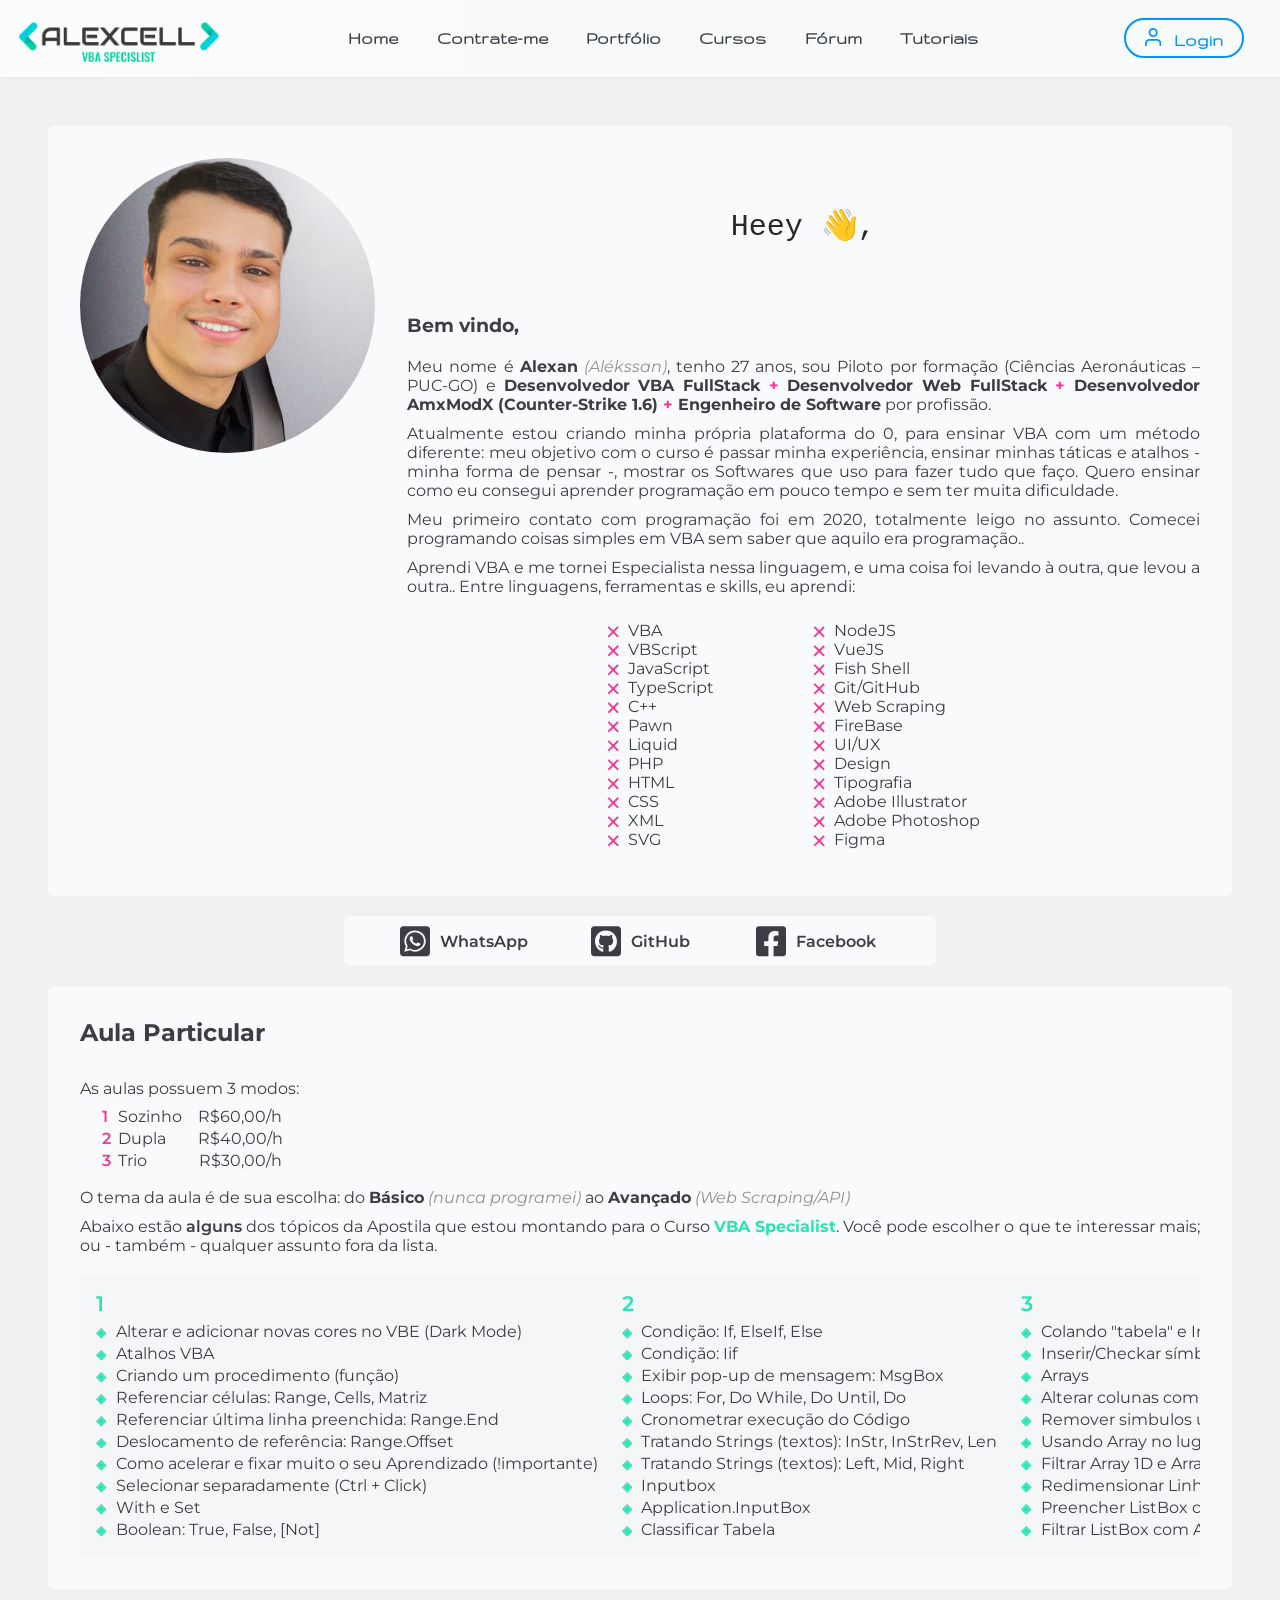
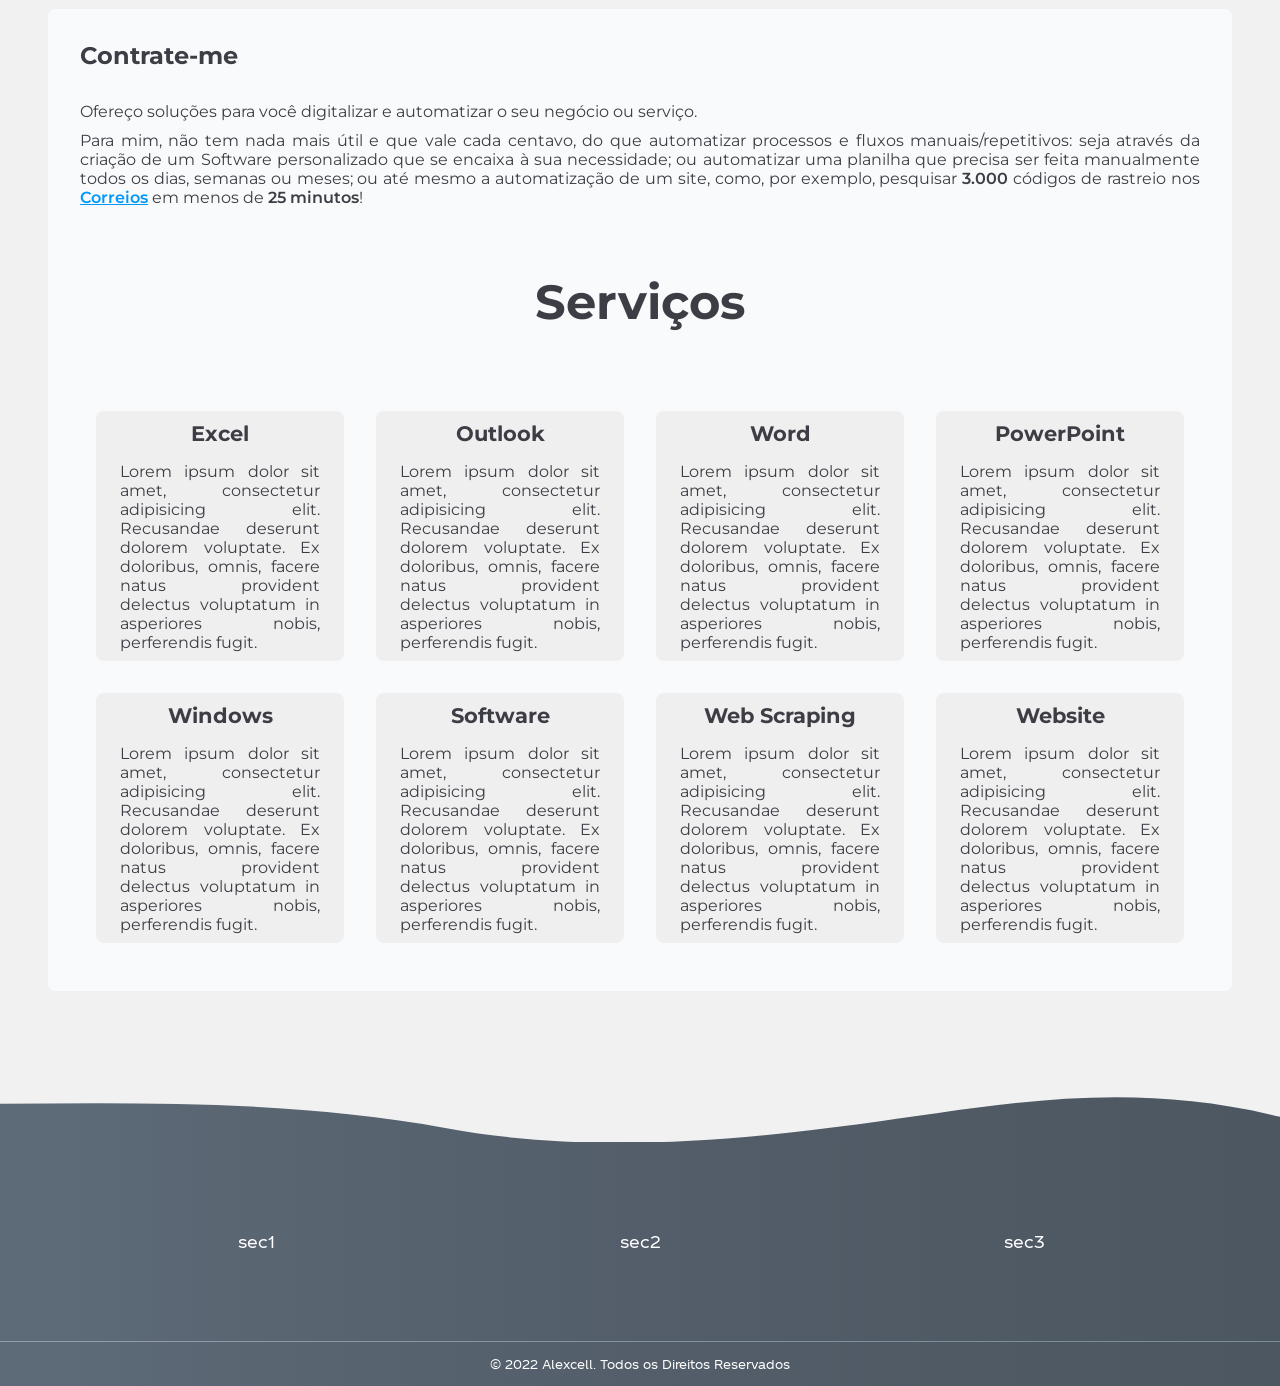
==== index.html @ 310bff16 "My personal website" ====
<!DOCTYPE html>
<html lang="pt-br">
<head>
   <meta charset="UTF-8">
   <meta http-equiv="X-UA-Compatible" content="">
   <meta name="viewport" content="width=device-width, initial-scale=1.0">
   <title>Alexcell — Home</title>

   <link rel="stylesheet" href="web/general.css"/>
   <link rel="shortcut icon" href="assets/images/alexcell favicon.png" type="image/x-icon" />
</head>
<body class="light-theme">
   <header>
      <nav class="topnav title-text">
         <div class="topnav-logo flex-center">
            <a id="logo" href="">
               <img height="40"  src="assets/images/alexcell logo.png" alt="ALEXCELL">
            </a>
         </div>
         <div class="topnav-pages flex-center">
            <a href="">
               Home
            </a>
            <a href="#hire-me">
               Contrate-me
            </a>
            <a class="soon">
               Portfólio
            </a>
            <a class="soon">
               Cursos
            </a>
            <a class="soon">
               Fórum
            </a>
            <a class="soon">
               Tutoriais
            </a>
         </div>
         <div class="topnav-login flex-center">
            <div class="btn-login flex-center">
               <span class="soon">
                  <svg fill="currentColor" viewBox="0 0 18 20" class="">
                     <path d="M9 0a5 5 0 100 10A5 5 0 009 0zM6 5a3 3 0 116 0 3 3 0 01-6 0z" clip-rule="evenodd"></path>
                     <path d="M5 12a5 5 0 00-5 5v2a1 1 0 102 0v-2a3 3 0 013-3h8a3 3 0 013 3v2a1 1 0 102 0v-2a5 5 0 00-5-5H5z"></path>
                  </svg>
                  Login
               </span>
            </div>
         </div>
      </nav>
   </header>

   <div class="body-container flex-center normal-text">

      <div class="work-modal">
         <div class="work-form normal-text flex-center">
            <div class="coming-soon flex-center">
               <h1 class="title-text text">Área em Desenvolvimento</h1>
            </div>
            <img src="https://cdn.dribbble.com/users/1292677/screenshots/6139167/media/fcf7fd0c619bb87706533079240915f3.gif">
         </div>
      </div>

      <section class="profile container">
         <div class="picture-area">
            <img src="assets/images/profile.jpg" alt="">
         </div>
         <div class="description">
            <svg xmlns="http://www.w3.org/2000/svg" xmlns:xlink="http://www.w3.org/1999/xlink" height="90px" viewBox="0 0 950 80" width="950px">
               <style>
                  @font-face {
                     font-family: 'Major Mono Display';
                     font-style: normal;
                     font-weight: 400;
                     src: url(data:font/truetype;base64), format('truetype');
                  }
               </style>

               <path id="path0">
                   <animate id="d0" attributeName="d" begin="0s;d2.end" dur="3500ms" values="m0,40 h0 ; m0,40 h950 ; m0,40 h0" keyTimes="0;0.8;1"/>
               </path>
               <text font-family="&quot;Major Mono Display&quot;, monospace" font-size="36" dominant-baseline="auto" x="50%" text-anchor="middle">
                   <textPath xlink:href="#path0">
                       Heey 👋,
                   </textPath>
               </text>

               <path id="path1">
                   <animate id="d1" attributeName="d" begin="d0.end" keyTimes="0;0.8;1" values="m0,40 h0 ; m0,40 h1650 ; m0,40 h0" dur="3800ms"/>
               </path>
               <text font-family="&quot;Major Mono Display&quot;, monospace" dominant-baseline="auto" x="50%" text-anchor="middle" font-size="31">
                   <textPath xlink:href="#path1">
                       Espero que encontre algo útil por aqui
                   </textPath>
               </text>

               <path id="path2">
                   <animate id="d2" attributeName="d" begin="d1.end" values="m0,40 h0 ; m0,40 h1150 ; m0,40 h0" dur="5500ms" keyTimes="0;0.65;1"/>
               </path>
               <text font-family="&quot;Major Mono Display&quot;, monospace" dominant-baseline="auto" x="50%" text-anchor="middle" font-size="31">
                   <textPath xlink:href="#path2">
                       Aguardo seu contato!
                   </textPath>
               </text>
            </svg>

            <h3>Bem vindo,</h3>
            <p>
               Meu nome é <strong>Alexan</strong> <i style="opacity: .55">(Alékssan)</i>, tenho 27 anos, sou Piloto por formação (Ciências Aeronáuticas – PUC-GO) e <strong>Desenvolvedor VBA FullStack <span style="color:#ef3c98">+</span> Desenvolvedor Web FullStack <span style="color:#ef3c98">+</span> Desenvolvedor AmxModX (Counter-Strike 1.6) <span style="color:#ef3c98">+</span> Engenheiro de Software</strong> por profissão.
            </p>
            <p>
               Atualmente estou criando minha própria plataforma do 0, para ensinar VBA com um método diferente: meu objetivo com o curso é passar minha experiência, ensinar minhas táticas e atalhos - minha forma de pensar -, mostrar os Softwares que uso para fazer tudo que faço. Quero ensinar como eu consegui aprender programação em pouco tempo e sem ter muita dificuldade.
            </p>
            <p>
               Meu primeiro contato com programação foi em 2020, totalmente leigo no assunto. Comecei programando coisas simples em VBA sem saber que aquilo era programação..
            </p>
            <p>
               Aprendi VBA e me tornei Especialista nessa linguagem, e uma coisa foi levando à outra, que levou a outra.. Entre linguagens, ferramentas e skills, eu aprendi:
            </p>
            <div class="knowledges flex-center">
               <div class="lang">
                  <ul>
                     <li>VBA</li>
                     <li>VBScript</li>
                     <li>JavaScript</li>
                     <li>TypeScript</li>
                     <li>C++</li>
                     <li>Pawn</li>
                     <li>Liquid</li>
                     <li>PHP</li>
                     <li>HTML</li>
                     <li>CSS</li>
                     <li>XML</li>
                     <li>SVG</li>
                  </ul>
               </div>
               <div class="tools">
                  <ul>
                     <li>NodeJS</li>
                     <li>VueJS</li>
                     <li>Fish Shell</li>
                     <li>Git/GitHub</li>
                     <li>Web Scraping</li>
                     <li>FireBase</li>
                     <li>UI/UX</li>
                     <li>Design</li>
                     <li>Tipografia</li>
                     <li>Adobe Illustrator</li>
                     <li>Adobe Photoshop</li>
                     <li>Figma</li>
                  </ul>
               </div>

            </div>

         </div>
      </section>

      <div class="contact container">
         <div>
            <a class="wpp" href="https://wa.me/+5562984995220" target="_blank">
               <svg xmlns="http://www.w3.org/2000/svg" viewBox="0 0 448 512">
                  <path d="M224 122.8c-72.7 0-131.8 59.1-131.9 131.8 0 24.9 7 49.2 20.2 70.1l3.1 5-13.3 48.6 49.9-13.1 4.8 2.9c20.2 12 43.4 18.4 67.1 18.4h.1c72.6 0 133.3-59.1 133.3-131.8 0-35.2-15.2-68.3-40.1-93.2-25-25-58-38.7-93.2-38.7zm77.5 188.4c-3.3 9.3-19.1 17.7-26.7 18.8-12.6 1.9-22.4.9-47.5-9.9-39.7-17.2-65.7-57.2-67.7-59.8-2-2.6-16.2-21.5-16.2-41s10.2-29.1 13.9-33.1c3.6-4 7.9-5 10.6-5 2.6 0 5.3 0 7.6.1 2.4.1 5.7-.9 8.9 6.8 3.3 7.9 11.2 27.4 12.2 29.4s1.7 4.3.3 6.9c-7.6 15.2-15.7 14.6-11.6 21.6 15.3 26.3 30.6 35.4 53.9 47.1 4 2 6.3 1.7 8.6-1 2.3-2.6 9.9-11.6 12.5-15.5 2.6-4 5.3-3.3 8.9-2 3.6 1.3 23.1 10.9 27.1 12.9s6.6 3 7.6 4.6c.9 1.9.9 9.9-2.4 19.1zM400 32H48C21.5 32 0 53.5 0 80v352c0 26.5 21.5 48 48 48h352c26.5 0 48-21.5 48-48V80c0-26.5-21.5-48-48-48zM223.9 413.2c-26.6 0-52.7-6.7-75.8-19.3L64 416l22.5-82.2c-13.9-24-21.2-51.3-21.2-79.3C65.4 167.1 136.5 96 223.9 96c42.4 0 82.2 16.5 112.2 46.5 29.9 30 47.9 69.8 47.9 112.2 0 87.4-72.7 158.5-160.1 158.5z"/>
               </svg>
               WhatsApp
            </a>
         </div>
         <div>
            <a class="github" href="https://github.com/AlexanOliveira" target="_blank">
               <svg xmlns="http://www.w3.org/2000/svg" viewBox="0 0 448 512">
                  <path d="M400 32H48C21.5 32 0 53.5 0 80v352c0 26.5 21.5 48 48 48h352c26.5 0 48-21.5 48-48V80c0-26.5-21.5-48-48-48zM277.3 415.7c-8.4 1.5-11.5-3.7-11.5-8 0-5.4.2-33 .2-55.3 0-15.6-5.2-25.5-11.3-30.7 37-4.1 76-9.2 76-73.1 0-18.2-6.5-27.3-17.1-39 1.7-4.3 7.4-22-1.7-45-13.9-4.3-45.7 17.9-45.7 17.9-13.2-3.7-27.5-5.6-41.6-5.6-14.1 0-28.4 1.9-41.6 5.6 0 0-31.8-22.2-45.7-17.9-9.1 22.9-3.5 40.6-1.7 45-10.6 11.7-15.6 20.8-15.6 39 0 63.6 37.3 69 74.3 73.1-4.8 4.3-9.1 11.7-10.6 22.3-9.5 4.3-33.8 11.7-48.3-13.9-9.1-15.8-25.5-17.1-25.5-17.1-16.2-.2-1.1 10.2-1.1 10.2 10.8 5 18.4 24.2 18.4 24.2 9.7 29.7 56.1 19.7 56.1 19.7 0 13.9.2 36.5.2 40.6 0 4.3-3 9.5-11.5 8-66-22.1-112.2-84.9-112.2-158.3 0-91.8 70.2-161.5 162-161.5S388 165.6 388 257.4c.1 73.4-44.7 136.3-110.7 158.3zm-98.1-61.1c-1.9.4-3.7-.4-3.9-1.7-.2-1.5 1.1-2.8 3-3.2 1.9-.2 3.7.6 3.9 1.9.3 1.3-1 2.6-3 3zm-9.5-.9c0 1.3-1.5 2.4-3.5 2.4-2.2.2-3.7-.9-3.7-2.4 0-1.3 1.5-2.4 3.5-2.4 1.9-.2 3.7.9 3.7 2.4zm-13.7-1.1c-.4 1.3-2.4 1.9-4.1 1.3-1.9-.4-3.2-1.9-2.8-3.2.4-1.3 2.4-1.9 4.1-1.5 2 .6 3.3 2.1 2.8 3.4zm-12.3-5.4c-.9 1.1-2.8.9-4.3-.6-1.5-1.3-1.9-3.2-.9-4.1.9-1.1 2.8-.9 4.3.6 1.3 1.3 1.8 3.3.9 4.1zm-9.1-9.1c-.9.6-2.6 0-3.7-1.5s-1.1-3.2 0-3.9c1.1-.9 2.8-.2 3.7 1.3 1.1 1.5 1.1 3.3 0 4.1zm-6.5-9.7c-.9.9-2.4.4-3.5-.6-1.1-1.3-1.3-2.8-.4-3.5.9-.9 2.4-.4 3.5.6 1.1 1.3 1.3 2.8.4 3.5zm-6.7-7.4c-.4.9-1.7 1.1-2.8.4-1.3-.6-1.9-1.7-1.5-2.6.4-.6 1.5-.9 2.8-.4 1.3.7 1.9 1.8 1.5 2.6z"/>
               </svg>
               GitHub
            </a>
         </div>
         <div>
            <a class="facebook" href="https://facebook.com/AlexanOliveira" target="_blank">
               <svg xmlns="http://www.w3.org/2000/svg" viewBox="0 0 448 512">
                  <path d="M400 32H48A48 48 0 0 0 0 80v352a48 48 0 0 0 48 48h137.25V327.69h-63V256h63v-54.64c0-62.15 37-96.48 93.67-96.48 27.14 0 55.52 4.84 55.52 4.84v61h-31.27c-30.81 0-40.42 19.12-40.42 38.73V256h68.78l-11 71.69h-57.78V480H400a48 48 0 0 0 48-48V80a48 48 0 0 0-48-48z"/>
               </svg>
               Facebook
            </a>
         </div>
      </div>

      <section class="private-class container">
         <div class="title">
            <h2>Aula Particular</h2>
         </div>
         As aulas possuem 3 modos:<br/>
         <ol>
            <li>Sozinho &ensp; R$60,00/h</li>
            <li>Dupla &emsp;&ensp; R$40,00/h</li>
            <li>Trio &emsp; &emsp;&ensp; R$30,00/h</li>
         </ol>
         <p>
            O tema da aula é de sua escolha: do <strong>Básico</strong> <i style="opacity: .55">(nunca programei)</i> ao <strong>Avançado</strong> <i style="opacity: .55">(Web Scraping/API)</i>
         </p>
         <p>
            Abaixo estão <span style="font-weight:600">alguns</span> dos tópicos da Apostila que estou montando para o Curso <strong style="color:#2ce3b4">VBA Specialist</strong>. Você pode escolher o que te interessar mais; ou - também - qualquer assunto fora da lista.
         </p>
         <div class="topics flex-center">
            <div class="topic-div">
               <div>1</div>
               <ul>
                  <li>Alterar e adicionar novas cores no VBE (Dark Mode)</li>
                  <li>Atalhos VBA</li>
                  <li>Criando um procedimento (função)</li>
                  <li>Referenciar células: Range, Cells, Matriz</li>
                  <li>Referenciar última linha preenchida: Range.End</li>
                  <li>Deslocamento de referência: Range.Offset</li>
                  <li>Como acelerar e fixar muito o seu Aprendizado (!importante)</li>
                  <li>Selecionar separadamente (Ctrl + Click)</li>
                  <li>With e Set</li>
                  <li id="hire-me">Boolean: True, False, [Not]</li>
               </ul>
            </div>
            <div class="topic-div">
               <div>2</div>
               <ul>
                  <li>Condição: If, ElseIf, Else</li>
                  <li>Condição: Iif</li>
                  <li>Exibir pop-up de mensagem: MsgBox</li>
                  <li>Loops: For, Do While, Do Until, Do</li>
                  <li>Cronometrar execução do Código</li>
                  <li>Tratando Strings (textos): InStr, InStrRev, Len</li>
                  <li>Tratando Strings (textos): Left, Mid, Right</li>
                  <li>Inputbox</li>
                  <li>Application.InputBox</li>
                  <li>Classificar Tabela</li>
               </ul>
            </div>
            <div class="topic-div">
               <div>3</div>
               <ul>
                  <li>Colando "tabela" e Imagens no Outlook</li>
                  <li>Inserir/Checkar símbolos</li>
                  <li>Arrays</li>
                  <li>Alterar colunas com Array</li>
                  <li>Remover simbulos usando Array</li>
                  <li>Usando Array no lugar de Range</li>
                  <li>Filtrar Array 1D e Array 2D</li>
                  <li>Redimensionar Linhas (excluir vazios) do Array</li>
                  <li>Preencher ListBox com Array</li>
                  <li>Filtrar ListBox com Array</li>
               </ul>
            </div>
            <div class="topic-div">
               <div>4</div>
               <ul>
                  <li>Criando Object Notation (JSON)</li>
                  <li>Pausar execução do código por 1 segundo</li>
                  <li>Criando um Wait personalizado de 0,1 segundo</li>
                  <li>Executar Ctrl + Z no Excel</li>
                  <li>Selecionar arquivo</li>
                  <li>Importar (abrir) Arquivo</li>
                  <li>Importar Txt, Csv com separadores de linha</li>
                  <li>Ler e Alterar informações de um .Txt</li>
                  <li>Copiar texto de um arquivo</li>
                  <li>Renomear arquivo</li>
               </ul>
            </div>
            <div class="topic-div">
               <div>5</div>
               <ul>
                  <li>Alterar separador de caracter do Windows (; por |)</li>
                  <li>Renomear o CodeName das Abas</li>
                  <li>Checar se Workbook e/ou Sheets estão abertos</li>
                  <li>Checar se Pasta (Diretório) ou Arquivo existe</li>
                  <li>Atribuir macro de Worksheet Module à um botão</li>
                  <li>Chamar um Evento (Worksheet ou Workbook) de um Module</li>
                  <li>Variável permanente que não perde o valor ao encerrerar a 'Macro'</li>
                  <li>Web Scraping: InternetExplorer.Application</li>
                  <li>Web Scraping: Http Request</li>
                  <li>Várias ações em uma só linha (one liner)</li>
               </ul>
            </div>
            <div class="topic-div">
               <div>6</div>
               <ul>
                  <li>Alterar várias células sem usar Loop</li>
                  <li>Deixando o código 50x mais rápido</li>
                  <li>Alterando Controles do UserForm (label, button, etc) usando Variáveis como "Name"</li>
                  <li>Alterando elementos do UserForm dinamicamente</li>
                  <li>Desativar Eventos do UserForm</li>
                  <li>Mudar Selecão (Item) no ListBox</li>
                  <li>Usando GIFs em UserForms</li>
                  <li>Como criar e importar imagens PNG para UserForms</li>
                  <li>Reutilizando UserForms: o mesmo UserForm para Adicionar, Alterar e Excluir cadastros</li>
                  <li>Deixar UserForm Transparente e Remover Barra + Borda</li>
               </ul>
            </div>
            <div class="topic-div">
               <div>7</div>
               <ul>
                  <li>Deixar UserForm com Bordas arredondadas e Remover Barra</li>
                  <li>Filtrar ListBox 100x mais rápido</li>
                  <li>Ícones personalizados que mudam para qualquer cor</li>
                  <li>Alterando Texto de uma Forma (Shape/Desenho)</li>
                  <li>Como aprender sozinho</li>
                  <li>Como pesquisar na internet de um jeito profissional</li>
                  <li>Como descobrir o tipo certo da variável (Type) para declarar corretamente (Dim)</li>
                  <li>Melhorando a produtividade no VBA</li>
                  <li>Bugs do VBA</li>
                  <li>Programas úteis</li>
               </ul>
            </div>
         </div>
      </section>

      <section class="hire-me container">
         <div class="title">
            <h2>Contrate-me</h2>
         </div>
         <p>
            Ofereço soluções para você digitalizar e automatizar o seu negócio ou serviço.
         </p>
         <p>
            Para mim, não tem nada mais útil e que vale cada centavo, do que automatizar processos e fluxos manuais/repetitivos: seja através da criação de um Software personalizado que se encaixa à sua necessidade; ou automatizar uma planilha que precisa ser feita manualmente todos os dias, semanas ou meses; ou até mesmo a automatização de um site, como, por exemplo, pesquisar <span style="font-weight: 600">3.000</span> códigos de rastreio nos <a style="font-weight:600; color:#0097fa; text-decoration:underline;" href="https://rastreamento.correios.com.br/app/index.php">Correios</a> em menos de <span style="font-weight: 600">25 minutos</span>!
         </p>
         <div class="services-container">
            <div class="title">
               <center>
                  <h2>Serviços</h2>
               </center>
            </div>
            <div class="services-div">
               <div class="service">
                  <span>Excel</span>
                  <div class="description">
                     Lorem ipsum dolor sit amet, consectetur adipisicing elit. Recusandae deserunt dolorem voluptate. Ex doloribus, omnis, facere natus provident delectus voluptatum in asperiores nobis, perferendis fugit.
                  </div>
               </div>
               <div class="service">
                  <span>Outlook</span>
                  <div class="description">
                     Lorem ipsum dolor sit amet, consectetur adipisicing elit. Recusandae deserunt dolorem voluptate. Ex doloribus, omnis, facere natus provident delectus voluptatum in asperiores nobis, perferendis fugit.
                  </div>
               </div>
               <div class="service">
                  <span>Word</span>
                  <div class="description">
                     Lorem ipsum dolor sit amet, consectetur adipisicing elit. Recusandae deserunt dolorem voluptate. Ex doloribus, omnis, facere natus provident delectus voluptatum in asperiores nobis, perferendis fugit.
                  </div>
               </div>
               <div class="service">
                  <span>PowerPoint</span>
                  <div class="description">
                     Lorem ipsum dolor sit amet, consectetur adipisicing elit. Recusandae deserunt dolorem voluptate. Ex doloribus, omnis, facere natus provident delectus voluptatum in asperiores nobis, perferendis fugit.
                  </div>
               </div>
               <div class="service">
                  <span>Windows</span>
                  <div class="description">
                     Lorem ipsum dolor sit amet, consectetur adipisicing elit. Recusandae deserunt dolorem voluptate. Ex doloribus, omnis, facere natus provident delectus voluptatum in asperiores nobis, perferendis fugit.
                  </div>
               </div>
               <div class="service">
                  <span>Software</span>
                  <div class="description">
                     Lorem ipsum dolor sit amet, consectetur adipisicing elit. Recusandae deserunt dolorem voluptate. Ex doloribus, omnis, facere natus provident delectus voluptatum in asperiores nobis, perferendis fugit.
                  </div>
               </div>
               <div class="service">
                  <span>Web Scraping</span>
                  <div class="description">
                     Lorem ipsum dolor sit amet, consectetur adipisicing elit. Recusandae deserunt dolorem voluptate. Ex doloribus, omnis, facere natus provident delectus voluptatum in asperiores nobis, perferendis fugit.
                  </div>
               </div>
               <div class="service">
                  <span>Website</span>
                  <div class="description">
                     Lorem ipsum dolor sit amet, consectetur adipisicing elit. Recusandae deserunt dolorem voluptate. Ex doloribus, omnis, facere natus provident delectus voluptatum in asperiores nobis, perferendis fugit.
                  </div>
               </div>
            </div>

         </div>
      </section>

   </div>

   <footer>
      <svg class="svg-rgb" viewBox="0 -5 1440 64" xmlns="http://www.w3.org/2000/svg">
         <use xlink:href="assets/svg/footer.svg#footer"></use>
      </svg>

      <div class="footer-div subt-text">
         <div class="footer-container">
            <div class="sec1 flex-center">
               sec1
            </div>
            <div class="sec2 flex-center">
               sec2
            </div>
            <div class="sec3 flex-center">
               sec3
            </div>
         </div>

         <div class="text-footer">
            © 2022 Alexcell. Todos os Direitos Reservados
         </div>
      </div>
  </footer>

</body>

<script type="text/javascript" src="web/general.js"></script>

</html>
---- web/general.css ----
@import url("https://fonts.googleapis.com/css2?family=Gruppo&family=Montserrat:wght@300;400;600;800&family=Open+Sans:wght@400;800&display=swap");
@font-face {
  font-family: 'TCCC-UnityText Regular';
  src: url("/assets/fonts/TCCC-UnityText Regular.ttf");
}
.light-theme {
  --background: linear-gradient(180deg, #f1f3f4 5%, #eef0f1 25%, #eceef0 50%, #ebedef 75%, #eaecee 100%);
  --background-container: linear-gradient(180deg, #fcfcfd 5%, #fbfbfc 25%, #f9fafb 50%, #f8f9f9 75%, #f9fafb 100%);
  --background-footer: linear-gradient(90deg, #5d6a77 5%, #586470 25%, #535e6a 50%, #4f5a65 75%, #4c5761 100%);
  --background-nav: linear-gradient(90deg, #fcfcfd 5%, #fbfbfc 25%, #f9fafb 50%, #f8f9f9 75%, #f9fafb 100%);
  --background-opacity: rgba(248,248,248,0.58);
  --text-color: #3d4247;
  --h-color: #12181b;
  --nav-shadow: 4px 0 10px -3px #c1c1c1;
  --card-shadow: 0 4px 8px rgba(0,30,84,0.12);
  --toc-shadow: rgba(0,0,0,0.2) 0px 10px 20px 0px;
  --nav-bg: #fff;
  --tag-bg: #b2becd;
  --code-bg: #fff;
  --card-bg: #fff;
  --overlay-bg: rgba(255,255,255,0.9);
  --h-border: 2px dashed #dbe1e8;
  --card-border: 1px solid #dbe1e8;
  --icon-color: #90969d;
}
* {
  margin: 0;
  padding: 0;
  box-sizing: border-box;
  -webkit-transition: all 0.3s ease-in-out;
  -moz-transition: all 0.3s ease-in-out;
  -o-transition: all 0.3s ease-in-out;
  transition: all 0.3s ease-in-out;
  scrollbar-color: rgba(115,217,134,0.714) rgba(86,222,234,0.078);
  scrollbar-width: thin;
}
*::-webkit-scrollbar {
  width: 7px;
  height: 7px;
  background: rgba(86,222,234,0.078);
}
*::-webkit-scrollbar:hover {
  cursor: default;
}
*::-webkit-scrollbar-thumb {
  background: rgba(115,217,134,0.714);
}
*::-webkit-scrollbar-corner {
  background: rgba(86,222,234,0.078);
}
html {
  scroll-behavior: smooth;
}
a,
.btn-login {
  text-decoration: none;
  cursor: pointer;
}
.icon {
  fill: var(--icon-color);
  cursor: pointer;
}
.icon:hover {
  fill: #0097fa;
}
p {
  margin-bottom: 10px;
}
body {
  overflow-x: hidden;
  background: rgba(241,241,241,0.949);
  user-select: none;
}
body nav {
  width: 100%;
  min-width: 750px;
  position: fixed;
  top: 0;
  background: var(--background-nav);
  box-shadow: 0px 0 5px -3px rgba(70,69,69,0.455);
  display: flex;
  flex-direction: row;
  z-index: 999;
  border-bottom: 1px solid var(--background-nav);
  height: 4em;
}
body nav .topnav-logo {
  min-width: 15vw;
}
body nav .topnav-logo #logo {
  padding-top: 10px;
}
body nav .topnav-pages {
  margin: 0 auto;
}
body nav .topnav-login {
  min-width: 15vw;
}
body nav .topnav-login .btn-login {
  flex-direction: row;
  color: #0097fa;
  border: 2px solid #0097fa;
  border-radius: 50px;
  height: 40px;
  width: 120px;
}
body nav .topnav-login .btn-login:hover {
  color: #fff;
  background: #0097fa;
}
body nav .topnav-login svg {
  width: 0.85em;
  margin-right: 0.5em;
}
body nav a,
body nav .btn-login {
  margin: 0 1em;
  color: var(--text-color);
  position: relative;
}
body nav a:not(#logo):hover {
  color: #000;
  padding-top: 3px;
}
body nav a:not(#logo):hover::after {
  transform: scale(1);
}
body nav a:not(#logo):after {
  position: absolute;
  bottom: -5px;
  left: 12%;
  width: 80%;
  height: 2px;
  content: "";
  background-color: #0097fa;
  transition: all 0.25s ease-in-out;
  transform: scale(0);
}
body .body-container {
  max-width: 1400px;
  min-width: 750px;
  margin: 78px auto 0;
  padding: 3em;
  font-size: 1rem;
  text-align: justify;
  flex-direction: column;
}
body .body-container .work-modal {
  text-align: center;
  position: fixed;
  top: -150vw;
  width: 100%;
  height: 100%;
  background: rgba(0,0,0,0.25);
  z-index: 1000;
  transition: top 0ms ease-in-out 0.2s;
  user-select: none;
}
body .body-container .work-modal .work-form {
  border-radius: 15px;
  display: flex;
  flex-direction: column;
  overflow: hidden;
  background: #fff;
  position: absolute;
  top: 50%;
  left: 50%;
  transform: translate(-50%, -50%) scale(1.15);
  opacity: 0;
}
body .body-container .work-modal .work-form .coming-soon {
  height: 100px;
  margin-bottom: 1rem;
}
body .body-container .work-modal .work-form .coming-soon h1 {
  font-size: 1.8rem;
  color: #fff;
  background: #003140;
  padding: 0.5rem 2rem;
  border-radius: 15px;
}
body .body-container .work-modal .work-form img {
  width: 500px;
  height: 56.25%;
}
body .body-container .work-modal.active {
  top: 0;
  transition: top 0s ease-in-out 0s;
}
body .body-container .work-modal.active .work-form {
  transform: translate(-50%, -50%) scale(1);
  opacity: 1;
}
body .body-container .profile .picture-area {
  width: 100%;
  height: auto;
  min-width: 150px;
  overflow: hidden;
}
body .body-container .profile .picture-area img {
  border-radius: 50%;
  width: 100%;
}
body .body-container .profile .description {
  padding: 2rem 0 0 2rem;
}
body .body-container .profile .description svg {
  fill: #282828;
  width: 100%;
}
body .body-container .profile .description h3 {
  margin-top: 30px;
  margin-bottom: 20px;
}
body .body-container .profile .description .knowledges {
  display: flex;
}
body .body-container .profile .description .knowledges .lang {
  margin: 15px 120px 15px 0;
}
body .body-container .profile .description .knowledges li {
  list-style: none;
}
body .body-container .profile .description .knowledges li:before {
  content: "×";
  margin-left: -1.5rem;
  color: #ef3c98;
  font-size: 2rem;
  line-height: 0;
  position: absolute;
  margin-top: 10.9px;
}
body .body-container .contact {
  width: 50%;
  height: 50px;
  margin: 0 auto 20px;
  background: #f9fafb;
  display: flex;
  padding: 0rem 2rem;
  border-radius: 7px;
}
body .body-container .contact div {
  flex: 1;
  display: flex;
  align-items: center;
  justify-content: center;
}
body .body-container .contact div a {
  margin: auto 0;
  all: unset;
  font-weight: 600;
  cursor: pointer;
  transition: all 0.2s ease-out;
  display: flex;
  align-items: center;
}
body .body-container .contact div a svg {
  width: 30px;
  margin-right: 10px;
  fill: #3d3d45;
}
body .body-container .contact div .wpp:hover,
body .body-container .contact div .wpp:hover svg {
  color: #25d366;
  fill: #25d366;
}
body .body-container .contact div .github:hover,
body .body-container .contact div .github:hover svg {
  color: #8c8c8c;
  fill: #8c8c8c;
}
body .body-container .contact div .facebook:hover,
body .body-container .contact div .facebook:hover svg {
  color: #0097fa;
  fill: #0096fa;
}
body .body-container .private-class {
  flex-direction: column;
}
body .body-container .private-class .title {
  width: 100%;
  margin-bottom: 2rem;
}
body .body-container .private-class ol {
  margin: 8px 38px 16px;
}
body .body-container .private-class ol li {
  list-style: none;
  counter-increment: li;
  line-height: 22px;
}
body .body-container .private-class ol li:before {
  content: counter(li);
  margin-left: -1rem;
  color: #ef3c98;
  font-size: 1rem;
  font-weight: 600;
  line-height: 0px;
  position: absolute;
  margin-top: 10.9px;
}
body .body-container .private-class .topics {
  padding: 1rem;
  margin-top: 10px;
  overflow-x: scroll;
  justify-content: unset;
  border-radius: 6px;
  background: rgba(235,237,239,0.361);
}
body .body-container .private-class .topics .topic-div {
  white-space: nowrap;
}
body .body-container .private-class .topics .topic-div div {
  margin-bottom: 5px;
  color: #2ce3b4;
  font-size: 1.3rem;
  font-weight: 600;
}
body .body-container .private-class .topics .topic-div ul {
  margin-left: 1rem;
  margin-right: 1.5rem;
}
body .body-container .private-class .topics .topic-div ul li {
  list-style: none;
  line-height: 22px;
}
body .body-container .private-class .topics .topic-div ul li:before {
  content: "◈";
  margin-left: -1rem;
  margin-right: 0.6rem;
  color: #2ce3b4;
  font-size: 0.8rem;
  line-height: 0;
  margin-top: 10.9px;
  font-weight: bolder;
}
body .body-container .hire-me {
  flex-direction: column;
  clear: both;
}
body .body-container .hire-me .title {
  width: 100%;
  margin-bottom: 2rem;
}
body .body-container .services-container .title {
  padding: 3.5rem 0 2rem;
  font-size: 2rem;
}
body .body-container .services-container .services-div {
  display: flex;
  flex-wrap: wrap;
}
body .body-container .services-container .services-div .service {
  height: 250px;
  padding: 1.5rem;
  margin: 1rem;
  border-radius: 8px;
  flex: 1 0 21%;
  display: flex;
  flex-direction: column;
  justify-content: center;
  background: #efefef;
}
body .body-container .services-container .services-div .service span {
  text-align: center;
  margin-bottom: 1rem;
  font-weight: bold;
  font-size: 1.3rem;
}
body footer {
  width: 100%;
  margin-top: 2rem;
  color: #fff;
}
body footer .svg-rgb {
  margin: 0 0 -10px;
}
body footer .footer-div {
  width: 100%;
  background: var(--background-footer);
}
body footer .footer-div .footer-container {
  margin: 0 auto;
  padding: 4em;
  max-width: 1400px;
  height: 200px;
  display: flex;
  border-bottom: 1px solid transparent;
  border-image: linear-gradient(90deg, #929eaa 5%, #8a96a3 25%, #84919f 50%, #7e8c9a 75%, #7c8a98 100%);
  border-image-slice: 1;
}
body footer .footer-div .footer-container .sec1 {
  flex: 1;
}
body footer .footer-div .footer-container .sec2 {
  flex: 1;
}
body footer .footer-div .footer-container .sec3 {
  flex: 1;
}
body footer .text-footer {
  text-align: center;
  padding: 15px;
  font-size: 12px;
}
.title-text {
  font-family: 'Gruppo';
  font-weight: 600;
  font-size: 1.2rem;
}
.subt-text {
  font-family: 'TCCC-UnityText Regular';
}
.normal-text {
  font-family: 'Montserrat';
  font-weight: 400;
  font-size: 1rem;
  color: #3d3d45;
}
.flex-center {
  display: flex;
  align-items: center;
  justify-content: center;
}
input::placeholder {
  color: #888;
}
input:not([type=button]) {
  height: 45px;
  padding: 0 1.2em;
  background: rgba(243,247,246,0.54);
  border-radius: 3px;
  border: 1px solid #f1f8f1;
}
input:not([type=button]):focus {
  outline: none;
  border: 1px solid #48e3cf;
}
input[type=button] {
  display: inline-block;
  margin: 2em auto;
  height: 35px;
  padding: 0 1.6em;
  background: #40e0d4;
  color: #fff;
  border-radius: 50px;
  border: none;
  letter-spacing: 0.085em;
  cursor: pointer;
}
.container {
  width: 100%;
  padding: 2rem;
  margin-bottom: 20px;
  border-radius: 7px;
  display: flex;
  background: #f9fafb;
}
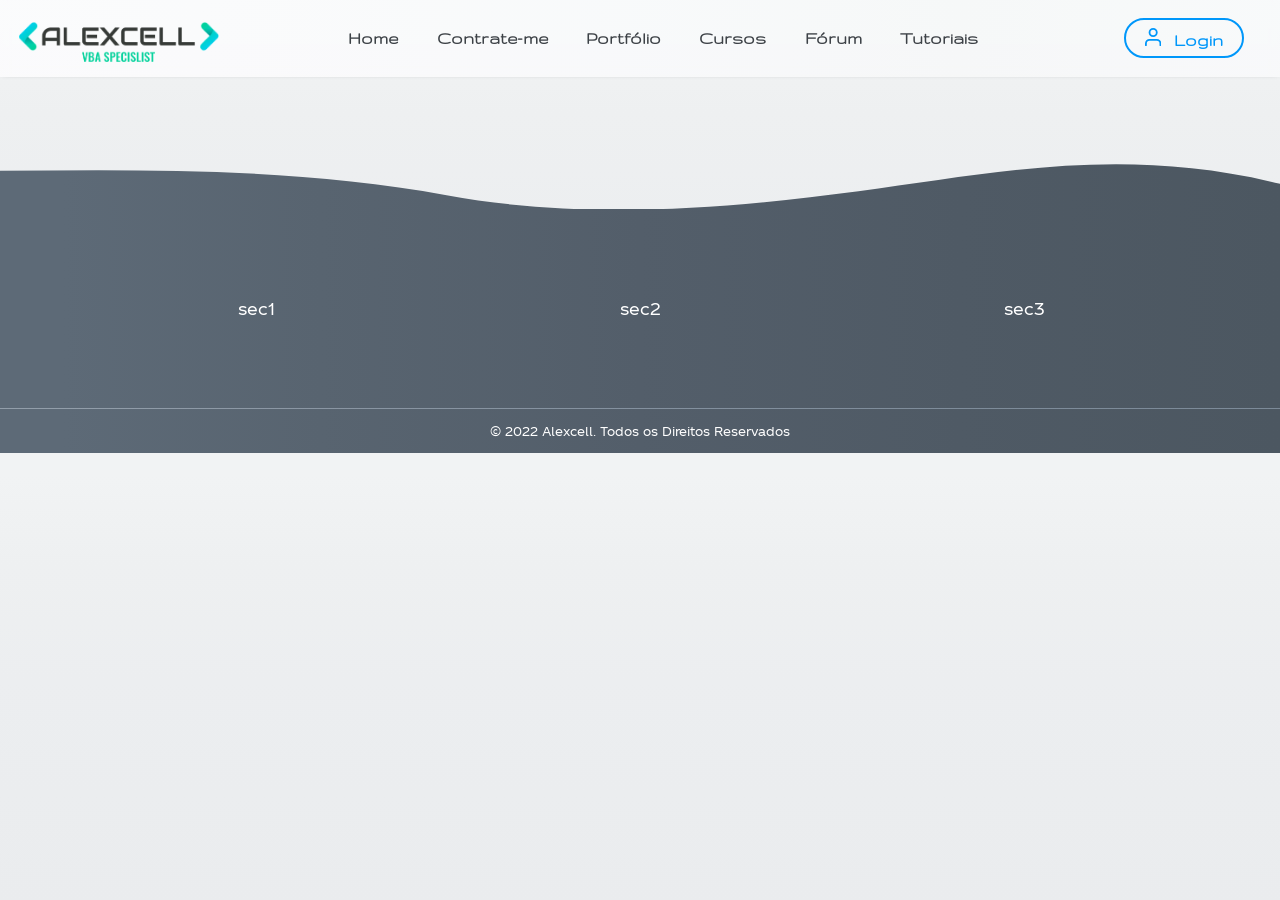
==== commit fb49e93d: "Personal website" ====
--- a/index.html
+++ b/index.html
@@ -1,412 +1 @@
-<!DOCTYPE html>
-<html lang="pt-br">
-<head>
-   <meta charset="UTF-8">
-   <meta http-equiv="X-UA-Compatible" content="">
-   <meta name="viewport" content="width=device-width, initial-scale=1.0">
-   <title>Alexcell — Home</title>
-
-   <link rel="stylesheet" href="web/general.css"/>
-   <link rel="shortcut icon" href="assets/images/alexcell favicon.png" type="image/x-icon" />
-</head>
-<body class="light-theme">
-   <header>
-      <nav class="topnav title-text">
-         <div class="topnav-logo flex-center">
-            <a id="logo" href="">
-               <img height="40"  src="assets/images/alexcell logo.png" alt="ALEXCELL">
-            </a>
-         </div>
-         <div class="topnav-pages flex-center">
-            <a href="">
-               Home
-            </a>
-            <a href="#hire-me">
-               Contrate-me
-            </a>
-            <a class="soon">
-               Portfólio
-            </a>
-            <a class="soon">
-               Cursos
-            </a>
-            <a class="soon">
-               Fórum
-            </a>
-            <a class="soon">
-               Tutoriais
-            </a>
-         </div>
-         <div class="topnav-login flex-center">
-            <div class="btn-login flex-center">
-               <span class="soon">
-                  <svg fill="currentColor" viewBox="0 0 18 20" class="">
-                     <path d="M9 0a5 5 0 100 10A5 5 0 009 0zM6 5a3 3 0 116 0 3 3 0 01-6 0z" clip-rule="evenodd"></path>
-                     <path d="M5 12a5 5 0 00-5 5v2a1 1 0 102 0v-2a3 3 0 013-3h8a3 3 0 013 3v2a1 1 0 102 0v-2a5 5 0 00-5-5H5z"></path>
-                  </svg>
-                  Login
-               </span>
-            </div>
-         </div>
-      </nav>
-   </header>
-
-   <div class="body-container flex-center normal-text">
-
-      <div class="work-modal">
-         <div class="work-form normal-text flex-center">
-            <div class="coming-soon flex-center">
-               <h1 class="title-text text">Área em Desenvolvimento</h1>
-            </div>
-            <img src="https://cdn.dribbble.com/users/1292677/screenshots/6139167/media/fcf7fd0c619bb87706533079240915f3.gif">
-         </div>
-      </div>
-
-      <section class="profile container">
-         <div class="picture-area">
-            <img src="assets/images/profile.jpg" alt="">
-         </div>
-         <div class="description">
-            <svg xmlns="http://www.w3.org/2000/svg" xmlns:xlink="http://www.w3.org/1999/xlink" height="90px" viewBox="0 0 950 80" width="950px">
-               <style>
-                  @font-face {
-                     font-family: 'Major Mono Display';
-                     font-style: normal;
-                     font-weight: 400;
-                     src: url(data:font/truetype;base64), format('truetype');
-                  }
-               </style>
-
-               <path id="path0">
-                   <animate id="d0" attributeName="d" begin="0s;d2.end" dur="3500ms" values="m0,40 h0 ; m0,40 h950 ; m0,40 h0" keyTimes="0;0.8;1"/>
-               </path>
-               <text font-family="&quot;Major Mono Display&quot;, monospace" font-size="36" dominant-baseline="auto" x="50%" text-anchor="middle">
-                   <textPath xlink:href="#path0">
-                       Heey 👋,
-                   </textPath>
-               </text>
-
-               <path id="path1">
-                   <animate id="d1" attributeName="d" begin="d0.end" keyTimes="0;0.8;1" values="m0,40 h0 ; m0,40 h1650 ; m0,40 h0" dur="3800ms"/>
-               </path>
-               <text font-family="&quot;Major Mono Display&quot;, monospace" dominant-baseline="auto" x="50%" text-anchor="middle" font-size="31">
-                   <textPath xlink:href="#path1">
-                       Espero que encontre algo útil por aqui
-                   </textPath>
-               </text>
-
-               <path id="path2">
-                   <animate id="d2" attributeName="d" begin="d1.end" values="m0,40 h0 ; m0,40 h1150 ; m0,40 h0" dur="5500ms" keyTimes="0;0.65;1"/>
-               </path>
-               <text font-family="&quot;Major Mono Display&quot;, monospace" dominant-baseline="auto" x="50%" text-anchor="middle" font-size="31">
-                   <textPath xlink:href="#path2">
-                       Aguardo seu contato!
-                   </textPath>
-               </text>
-            </svg>
-
-            <h3>Bem vindo,</h3>
-            <p>
-               Meu nome é <strong>Alexan</strong> <i style="opacity: .55">(Alékssan)</i>, tenho 27 anos, sou Piloto por formação (Ciências Aeronáuticas – PUC-GO) e <strong>Desenvolvedor VBA FullStack <span style="color:#ef3c98">+</span> Desenvolvedor Web FullStack <span style="color:#ef3c98">+</span> Desenvolvedor AmxModX (Counter-Strike 1.6) <span style="color:#ef3c98">+</span> Engenheiro de Software</strong> por profissão.
-            </p>
-            <p>
-               Atualmente estou criando minha própria plataforma do 0, para ensinar VBA com um método diferente: meu objetivo com o curso é passar minha experiência, ensinar minhas táticas e atalhos - minha forma de pensar -, mostrar os Softwares que uso para fazer tudo que faço. Quero ensinar como eu consegui aprender programação em pouco tempo e sem ter muita dificuldade.
-            </p>
-            <p>
-               Meu primeiro contato com programação foi em 2020, totalmente leigo no assunto. Comecei programando coisas simples em VBA sem saber que aquilo era programação..
-            </p>
-            <p>
-               Aprendi VBA e me tornei Especialista nessa linguagem, e uma coisa foi levando à outra, que levou a outra.. Entre linguagens, ferramentas e skills, eu aprendi:
-            </p>
-            <div class="knowledges flex-center">
-               <div class="lang">
-                  <ul>
-                     <li>VBA</li>
-                     <li>VBScript</li>
-                     <li>JavaScript</li>
-                     <li>TypeScript</li>
-                     <li>C++</li>
-                     <li>Pawn</li>
-                     <li>Liquid</li>
-                     <li>PHP</li>
-                     <li>HTML</li>
-                     <li>CSS</li>
-                     <li>XML</li>
-                     <li>SVG</li>
-                  </ul>
-               </div>
-               <div class="tools">
-                  <ul>
-                     <li>NodeJS</li>
-                     <li>VueJS</li>
-                     <li>Fish Shell</li>
-                     <li>Git/GitHub</li>
-                     <li>Web Scraping</li>
-                     <li>FireBase</li>
-                     <li>UI/UX</li>
-                     <li>Design</li>
-                     <li>Tipografia</li>
-                     <li>Adobe Illustrator</li>
-                     <li>Adobe Photoshop</li>
-                     <li>Figma</li>
-                  </ul>
-               </div>
-
-            </div>
-
-         </div>
-      </section>
-
-      <div class="contact container">
-         <div>
-            <a class="wpp" href="https://wa.me/+5562984995220" target="_blank">
-               <svg xmlns="http://www.w3.org/2000/svg" viewBox="0 0 448 512">
-                  <path d="M224 122.8c-72.7 0-131.8 59.1-131.9 131.8 0 24.9 7 49.2 20.2 70.1l3.1 5-13.3 48.6 49.9-13.1 4.8 2.9c20.2 12 43.4 18.4 67.1 18.4h.1c72.6 0 133.3-59.1 133.3-131.8 0-35.2-15.2-68.3-40.1-93.2-25-25-58-38.7-93.2-38.7zm77.5 188.4c-3.3 9.3-19.1 17.7-26.7 18.8-12.6 1.9-22.4.9-47.5-9.9-39.7-17.2-65.7-57.2-67.7-59.8-2-2.6-16.2-21.5-16.2-41s10.2-29.1 13.9-33.1c3.6-4 7.9-5 10.6-5 2.6 0 5.3 0 7.6.1 2.4.1 5.7-.9 8.9 6.8 3.3 7.9 11.2 27.4 12.2 29.4s1.7 4.3.3 6.9c-7.6 15.2-15.7 14.6-11.6 21.6 15.3 26.3 30.6 35.4 53.9 47.1 4 2 6.3 1.7 8.6-1 2.3-2.6 9.9-11.6 12.5-15.5 2.6-4 5.3-3.3 8.9-2 3.6 1.3 23.1 10.9 27.1 12.9s6.6 3 7.6 4.6c.9 1.9.9 9.9-2.4 19.1zM400 32H48C21.5 32 0 53.5 0 80v352c0 26.5 21.5 48 48 48h352c26.5 0 48-21.5 48-48V80c0-26.5-21.5-48-48-48zM223.9 413.2c-26.6 0-52.7-6.7-75.8-19.3L64 416l22.5-82.2c-13.9-24-21.2-51.3-21.2-79.3C65.4 167.1 136.5 96 223.9 96c42.4 0 82.2 16.5 112.2 46.5 29.9 30 47.9 69.8 47.9 112.2 0 87.4-72.7 158.5-160.1 158.5z"/>
-               </svg>
-               WhatsApp
-            </a>
-         </div>
-         <div>
-            <a class="github" href="https://github.com/AlexanOliveira" target="_blank">
-               <svg xmlns="http://www.w3.org/2000/svg" viewBox="0 0 448 512">
-                  <path d="M400 32H48C21.5 32 0 53.5 0 80v352c0 26.5 21.5 48 48 48h352c26.5 0 48-21.5 48-48V80c0-26.5-21.5-48-48-48zM277.3 415.7c-8.4 1.5-11.5-3.7-11.5-8 0-5.4.2-33 .2-55.3 0-15.6-5.2-25.5-11.3-30.7 37-4.1 76-9.2 76-73.1 0-18.2-6.5-27.3-17.1-39 1.7-4.3 7.4-22-1.7-45-13.9-4.3-45.7 17.9-45.7 17.9-13.2-3.7-27.5-5.6-41.6-5.6-14.1 0-28.4 1.9-41.6 5.6 0 0-31.8-22.2-45.7-17.9-9.1 22.9-3.5 40.6-1.7 45-10.6 11.7-15.6 20.8-15.6 39 0 63.6 37.3 69 74.3 73.1-4.8 4.3-9.1 11.7-10.6 22.3-9.5 4.3-33.8 11.7-48.3-13.9-9.1-15.8-25.5-17.1-25.5-17.1-16.2-.2-1.1 10.2-1.1 10.2 10.8 5 18.4 24.2 18.4 24.2 9.7 29.7 56.1 19.7 56.1 19.7 0 13.9.2 36.5.2 40.6 0 4.3-3 9.5-11.5 8-66-22.1-112.2-84.9-112.2-158.3 0-91.8 70.2-161.5 162-161.5S388 165.6 388 257.4c.1 73.4-44.7 136.3-110.7 158.3zm-98.1-61.1c-1.9.4-3.7-.4-3.9-1.7-.2-1.5 1.1-2.8 3-3.2 1.9-.2 3.7.6 3.9 1.9.3 1.3-1 2.6-3 3zm-9.5-.9c0 1.3-1.5 2.4-3.5 2.4-2.2.2-3.7-.9-3.7-2.4 0-1.3 1.5-2.4 3.5-2.4 1.9-.2 3.7.9 3.7 2.4zm-13.7-1.1c-.4 1.3-2.4 1.9-4.1 1.3-1.9-.4-3.2-1.9-2.8-3.2.4-1.3 2.4-1.9 4.1-1.5 2 .6 3.3 2.1 2.8 3.4zm-12.3-5.4c-.9 1.1-2.8.9-4.3-.6-1.5-1.3-1.9-3.2-.9-4.1.9-1.1 2.8-.9 4.3.6 1.3 1.3 1.8 3.3.9 4.1zm-9.1-9.1c-.9.6-2.6 0-3.7-1.5s-1.1-3.2 0-3.9c1.1-.9 2.8-.2 3.7 1.3 1.1 1.5 1.1 3.3 0 4.1zm-6.5-9.7c-.9.9-2.4.4-3.5-.6-1.1-1.3-1.3-2.8-.4-3.5.9-.9 2.4-.4 3.5.6 1.1 1.3 1.3 2.8.4 3.5zm-6.7-7.4c-.4.9-1.7 1.1-2.8.4-1.3-.6-1.9-1.7-1.5-2.6.4-.6 1.5-.9 2.8-.4 1.3.7 1.9 1.8 1.5 2.6z"/>
-               </svg>
-               GitHub
-            </a>
-         </div>
-         <div>
-            <a class="facebook" href="https://facebook.com/AlexanOliveira" target="_blank">
-               <svg xmlns="http://www.w3.org/2000/svg" viewBox="0 0 448 512">
-                  <path d="M400 32H48A48 48 0 0 0 0 80v352a48 48 0 0 0 48 48h137.25V327.69h-63V256h63v-54.64c0-62.15 37-96.48 93.67-96.48 27.14 0 55.52 4.84 55.52 4.84v61h-31.27c-30.81 0-40.42 19.12-40.42 38.73V256h68.78l-11 71.69h-57.78V480H400a48 48 0 0 0 48-48V80a48 48 0 0 0-48-48z"/>
-               </svg>
-               Facebook
-            </a>
-         </div>
-      </div>
-
-      <section class="private-class container">
-         <div class="title">
-            <h2>Aula Particular</h2>
-         </div>
-         As aulas possuem 3 modos:<br/>
-         <ol>
-            <li>Sozinho &ensp; R$60,00/h</li>
-            <li>Dupla &emsp;&ensp; R$40,00/h</li>
-            <li>Trio &emsp; &emsp;&ensp; R$30,00/h</li>
-         </ol>
-         <p>
-            O tema da aula é de sua escolha: do <strong>Básico</strong> <i style="opacity: .55">(nunca programei)</i> ao <strong>Avançado</strong> <i style="opacity: .55">(Web Scraping/API)</i>
-         </p>
-         <p>
-            Abaixo estão <span style="font-weight:600">alguns</span> dos tópicos da Apostila que estou montando para o Curso <strong style="color:#2ce3b4">VBA Specialist</strong>. Você pode escolher o que te interessar mais; ou - também - qualquer assunto fora da lista.
-         </p>
-         <div class="topics flex-center">
-            <div class="topic-div">
-               <div>1</div>
-               <ul>
-                  <li>Alterar e adicionar novas cores no VBE (Dark Mode)</li>
-                  <li>Atalhos VBA</li>
-                  <li>Criando um procedimento (função)</li>
-                  <li>Referenciar células: Range, Cells, Matriz</li>
-                  <li>Referenciar última linha preenchida: Range.End</li>
-                  <li>Deslocamento de referência: Range.Offset</li>
-                  <li>Como acelerar e fixar muito o seu Aprendizado (!importante)</li>
-                  <li>Selecionar separadamente (Ctrl + Click)</li>
-                  <li>With e Set</li>
-                  <li id="hire-me">Boolean: True, False, [Not]</li>
-               </ul>
-            </div>
-            <div class="topic-div">
-               <div>2</div>
-               <ul>
-                  <li>Condição: If, ElseIf, Else</li>
-                  <li>Condição: Iif</li>
-                  <li>Exibir pop-up de mensagem: MsgBox</li>
-                  <li>Loops: For, Do While, Do Until, Do</li>
-                  <li>Cronometrar execução do Código</li>
-                  <li>Tratando Strings (textos): InStr, InStrRev, Len</li>
-                  <li>Tratando Strings (textos): Left, Mid, Right</li>
-                  <li>Inputbox</li>
-                  <li>Application.InputBox</li>
-                  <li>Classificar Tabela</li>
-               </ul>
-            </div>
-            <div class="topic-div">
-               <div>3</div>
-               <ul>
-                  <li>Colando "tabela" e Imagens no Outlook</li>
-                  <li>Inserir/Checkar símbolos</li>
-                  <li>Arrays</li>
-                  <li>Alterar colunas com Array</li>
-                  <li>Remover simbulos usando Array</li>
-                  <li>Usando Array no lugar de Range</li>
-                  <li>Filtrar Array 1D e Array 2D</li>
-                  <li>Redimensionar Linhas (excluir vazios) do Array</li>
-                  <li>Preencher ListBox com Array</li>
-                  <li>Filtrar ListBox com Array</li>
-               </ul>
-            </div>
-            <div class="topic-div">
-               <div>4</div>
-               <ul>
-                  <li>Criando Object Notation (JSON)</li>
-                  <li>Pausar execução do código por 1 segundo</li>
-                  <li>Criando um Wait personalizado de 0,1 segundo</li>
-                  <li>Executar Ctrl + Z no Excel</li>
-                  <li>Selecionar arquivo</li>
-                  <li>Importar (abrir) Arquivo</li>
-                  <li>Importar Txt, Csv com separadores de linha</li>
-                  <li>Ler e Alterar informações de um .Txt</li>
-                  <li>Copiar texto de um arquivo</li>
-                  <li>Renomear arquivo</li>
-               </ul>
-            </div>
-            <div class="topic-div">
-               <div>5</div>
-               <ul>
-                  <li>Alterar separador de caracter do Windows (; por |)</li>
-                  <li>Renomear o CodeName das Abas</li>
-                  <li>Checar se Workbook e/ou Sheets estão abertos</li>
-                  <li>Checar se Pasta (Diretório) ou Arquivo existe</li>
-                  <li>Atribuir macro de Worksheet Module à um botão</li>
-                  <li>Chamar um Evento (Worksheet ou Workbook) de um Module</li>
-                  <li>Variável permanente que não perde o valor ao encerrerar a 'Macro'</li>
-                  <li>Web Scraping: InternetExplorer.Application</li>
-                  <li>Web Scraping: Http Request</li>
-                  <li>Várias ações em uma só linha (one liner)</li>
-               </ul>
-            </div>
-            <div class="topic-div">
-               <div>6</div>
-               <ul>
-                  <li>Alterar várias células sem usar Loop</li>
-                  <li>Deixando o código 50x mais rápido</li>
-                  <li>Alterando Controles do UserForm (label, button, etc) usando Variáveis como "Name"</li>
-                  <li>Alterando elementos do UserForm dinamicamente</li>
-                  <li>Desativar Eventos do UserForm</li>
-                  <li>Mudar Selecão (Item) no ListBox</li>
-                  <li>Usando GIFs em UserForms</li>
-                  <li>Como criar e importar imagens PNG para UserForms</li>
-                  <li>Reutilizando UserForms: o mesmo UserForm para Adicionar, Alterar e Excluir cadastros</li>
-                  <li>Deixar UserForm Transparente e Remover Barra + Borda</li>
-               </ul>
-            </div>
-            <div class="topic-div">
-               <div>7</div>
-               <ul>
-                  <li>Deixar UserForm com Bordas arredondadas e Remover Barra</li>
-                  <li>Filtrar ListBox 100x mais rápido</li>
-                  <li>Ícones personalizados que mudam para qualquer cor</li>
-                  <li>Alterando Texto de uma Forma (Shape/Desenho)</li>
-                  <li>Como aprender sozinho</li>
-                  <li>Como pesquisar na internet de um jeito profissional</li>
-                  <li>Como descobrir o tipo certo da variável (Type) para declarar corretamente (Dim)</li>
-                  <li>Melhorando a produtividade no VBA</li>
-                  <li>Bugs do VBA</li>
-                  <li>Programas úteis</li>
-               </ul>
-            </div>
-         </div>
-      </section>
-
-      <section class="hire-me container">
-         <div class="title">
-            <h2>Contrate-me</h2>
-         </div>
-         <p>
-            Ofereço soluções para você digitalizar e automatizar o seu negócio ou serviço.
-         </p>
-         <p>
-            Para mim, não tem nada mais útil e que vale cada centavo, do que automatizar processos e fluxos manuais/repetitivos: seja através da criação de um Software personalizado que se encaixa à sua necessidade; ou automatizar uma planilha que precisa ser feita manualmente todos os dias, semanas ou meses; ou até mesmo a automatização de um site, como, por exemplo, pesquisar <span style="font-weight: 600">3.000</span> códigos de rastreio nos <a style="font-weight:600; color:#0097fa; text-decoration:underline;" href="https://rastreamento.correios.com.br/app/index.php">Correios</a> em menos de <span style="font-weight: 600">25 minutos</span>!
-         </p>
-         <div class="services-container">
-            <div class="title">
-               <center>
-                  <h2>Serviços</h2>
-               </center>
-            </div>
-            <div class="services-div">
-               <div class="service">
-                  <span>Excel</span>
-                  <div class="description">
-                     Lorem ipsum dolor sit amet, consectetur adipisicing elit. Recusandae deserunt dolorem voluptate. Ex doloribus, omnis, facere natus provident delectus voluptatum in asperiores nobis, perferendis fugit.
-                  </div>
-               </div>
-               <div class="service">
-                  <span>Outlook</span>
-                  <div class="description">
-                     Lorem ipsum dolor sit amet, consectetur adipisicing elit. Recusandae deserunt dolorem voluptate. Ex doloribus, omnis, facere natus provident delectus voluptatum in asperiores nobis, perferendis fugit.
-                  </div>
-               </div>
-               <div class="service">
-                  <span>Word</span>
-                  <div class="description">
-                     Lorem ipsum dolor sit amet, consectetur adipisicing elit. Recusandae deserunt dolorem voluptate. Ex doloribus, omnis, facere natus provident delectus voluptatum in asperiores nobis, perferendis fugit.
-                  </div>
-               </div>
-               <div class="service">
-                  <span>PowerPoint</span>
-                  <div class="description">
-                     Lorem ipsum dolor sit amet, consectetur adipisicing elit. Recusandae deserunt dolorem voluptate. Ex doloribus, omnis, facere natus provident delectus voluptatum in asperiores nobis, perferendis fugit.
-                  </div>
-               </div>
-               <div class="service">
-                  <span>Windows</span>
-                  <div class="description">
-                     Lorem ipsum dolor sit amet, consectetur adipisicing elit. Recusandae deserunt dolorem voluptate. Ex doloribus, omnis, facere natus provident delectus voluptatum in asperiores nobis, perferendis fugit.
-                  </div>
-               </div>
-               <div class="service">
-                  <span>Software</span>
-                  <div class="description">
-                     Lorem ipsum dolor sit amet, consectetur adipisicing elit. Recusandae deserunt dolorem voluptate. Ex doloribus, omnis, facere natus provident delectus voluptatum in asperiores nobis, perferendis fugit.
-                  </div>
-               </div>
-               <div class="service">
-                  <span>Web Scraping</span>
-                  <div class="description">
-                     Lorem ipsum dolor sit amet, consectetur adipisicing elit. Recusandae deserunt dolorem voluptate. Ex doloribus, omnis, facere natus provident delectus voluptatum in asperiores nobis, perferendis fugit.
-                  </div>
-               </div>
-               <div class="service">
-                  <span>Website</span>
-                  <div class="description">
-                     Lorem ipsum dolor sit amet, consectetur adipisicing elit. Recusandae deserunt dolorem voluptate. Ex doloribus, omnis, facere natus provident delectus voluptatum in asperiores nobis, perferendis fugit.
-                  </div>
-               </div>
-            </div>
-
-         </div>
-      </section>
-
-   </div>
-
-   <footer>
-      <svg class="svg-rgb" viewBox="0 -5 1440 64" xmlns="http://www.w3.org/2000/svg">
-         <use xlink:href="assets/svg/footer.svg#footer"></use>
-      </svg>
-
-      <div class="footer-div subt-text">
-         <div class="footer-container">
-            <div class="sec1 flex-center">
-               sec1
-            </div>
-            <div class="sec2 flex-center">
-               sec2
-            </div>
-            <div class="sec3 flex-center">
-               sec3
-            </div>
-         </div>
-
-         <div class="text-footer">
-            © 2022 Alexcell. Todos os Direitos Reservados
-         </div>
-      </div>
-  </footer>
-
-</body>
-
-<script type="text/javascript" src="web/general.js"></script>
-
-</html>+<!doctype html><html lang=""><head><meta charset="utf-8"><meta http-equiv="X-UA-Compatible" content="IE=edge"><meta name="viewport" content="width=device-width,initial-scale=1"><link rel="icon" href="favicon.ico"><title>alexcell-vue</title><script defer="defer" src="js/chunk-vendors.4bd11e1d.js"></script><script defer="defer" src="js/app.c68b9b7b.js"></script><link href="css/app.6bc66cc4.css" rel="stylesheet"></head><body class="light-theme"><noscript><strong>We're sorry but alexcell-vue doesn't work properly without JavaScript enabled. Please enable it to continue.</strong></noscript><div id="app"></div></body></html>
--- a/css/app.6bc66cc4.css
+++ b/css/app.6bc66cc4.css
@@ -0,0 +1 @@
+@import url(https://fonts.googleapis.com/css2?family=Gruppo&family=Montserrat:wght@300;400;600;800&family=Open+Sans:wght@400;800&display=swap);@font-face{font-family:TCCC-UnityText Regular;src:url(../fonts/TCCC-UnityText%20Regular.291c30f3.ttf)}.light-theme{--background:linear-gradient(180deg,#f1f3f4 5%,#eef0f1 25%,#eceef0 50%,#ebedef 75%,#eaecee);--background-container:linear-gradient(180deg,#fcfcfd 5%,#fbfbfc 25%,#f9fafb 50%,#f8f9f9 75%,#f9fafb);--background-footer:linear-gradient(90deg,#5d6a77 5%,#586470 25%,#535e6a 50%,#4f5a65 75%,#4c5761);--background-nav:linear-gradient(90deg,rgba(252,252,253,.851) 5%,rgba(251,251,252,.851) 25%,rgba(249,250,251,.851) 50%,hsla(180,8%,97%,.851) 75%,rgba(249,250,251,.851));--background-opacity:hsla(0,0%,97%,.58);--text-color:#3d4247;--h-color:#12181b;--nav-shadow:4px 0 10px -3px #c1c1c1;--card-shadow:0 4px 8px rgba(0,30,84,.12);--toc-shadow:rgba(0,0,0,.2) 0 10px 20px 0;--nav-bg:#fff;--tag-bg:#b2becd;--code-bg:#fff;--card-bg:#fff;--overlay-bg:hsla(0,0%,100%,.9);--h-border:2px dashed #dbe1e8;--card-border:1px solid #dbe1e8;--icon-color:#90969d}*{margin:0;padding:0;box-sizing:border-box;transition:all .3s ease-in-out;scrollbar-color:rgba(115,217,134,.714) rgba(86,222,234,.078);scrollbar-width:thin}::-webkit-scrollbar{width:7px;height:7px;background:rgba(86,222,234,.078)}::-webkit-scrollbar:hover{cursor:default}::-webkit-scrollbar-thumb{background:rgba(115,217,134,.714)}::-webkit-scrollbar-corner{background:rgba(86,222,234,.078)}html{scroll-behavior:smooth}.btn-login,a,button{text-decoration:none;cursor:pointer;transition:transform 80ms ease-in}.btn-login:active,a:active,button:active{transform:scale(.98)}p{margin-bottom:10px}.icon{fill:var(--icon-color);cursor:pointer}.icon:hover{fill:#0097fa}body{overflow-x:hidden;background:var(--background);-webkit-user-select:none;-moz-user-select:none;user-select:none}body header .blur{width:100%;position:fixed;top:0;z-index:999;border-bottom:1px solid var(--background-nav);box-shadow:0 0 5px -3px rgba(70,69,69,.455);-webkit-backdrop-filter:blur(5px);backdrop-filter:blur(5px)}body header .blur nav{height:4em;min-width:750px;background:var(--background-nav);display:flex;flex-direction:row}body header .blur .topnav-logo{min-width:15vw}body header .blur .topnav-logo #logo{padding-top:10px}body header .blur .topnav-pages{margin:0 auto}body header .blur .topnav-login{min-width:15vw}body header .blur .topnav-login .btn-login{flex-direction:row;color:#0097fa;border:2px solid #0097fa;border-radius:50px;height:40px;width:120px}body header .blur .topnav-login .btn-login:hover{color:#fff;background:#0097fa}body header .blur .topnav-login svg{width:.85em;margin-right:.5em}body header .blur .btn-login,body header .blur a{margin:0 1em;color:var(--text-color);position:relative}body header .blur a:not(#logo):hover{color:#000;padding-top:3px}body header .blur a:not(#logo):hover:after{transform:scale(1)}body header .blur a:not(#logo):after{position:absolute;bottom:-5px;left:12%;width:80%;height:2px;content:"";background-color:#0097fa;transition:all .25s ease-in-out;transform:scale(0)}body .body-container{max-width:1400px;min-width:750px;margin:78px auto 0;padding:1.5em;font-size:1rem;text-align:justify;-webkit-hyphens:auto;hyphens:auto;flex-direction:column}body .body-container .work-login-modal{width:100%;height:100%;position:fixed;z-index:1000;top:0;opacity:0;visibility:hidden;text-align:center;background:rgba(0,0,0,.25);-webkit-user-select:none;-moz-user-select:none;user-select:none}body .body-container .work-login-modal .login-form{flex-direction:row!important}body .body-container .work-login-modal .login-form,body .body-container .work-login-modal .work-form{position:absolute;top:50%;left:50%;display:flex;flex-direction:column;overflow:hidden;border-radius:15px;background:#fff;box-shadow:0 7px 14px rgba(0,0,0,.25),0 5px 5px rgba(0,0,0,.22);transform:translate(-50%,-50%) scale(1.15);opacity:0}body .body-container .work-login-modal .login-form .coming-soon,body .body-container .work-login-modal .work-form .coming-soon{height:100px;margin-bottom:1rem}body .body-container .work-login-modal .login-form .coming-soon h1,body .body-container .work-login-modal .work-form .coming-soon h1{font-size:1.8rem;color:#fff;background:#003140;padding:.5rem 2rem;border-radius:15px}body .body-container .work-login-modal .login-form img,body .body-container .work-login-modal .work-form img{width:500px;height:56.25%}body .body-container .work-login-modal .login-form .slider-container{width:680px;height:460px;position:relative}body .body-container .work-login-modal .login-form .slider-container .form-container{width:55%;height:100%;padding:2.5rem;position:absolute;top:0;transition:all .6s ease-in-out,opacity .1s ease-in .2s}body .body-container .work-login-modal .login-form .slider-container .form-container .forgot-pass,body .body-container .work-login-modal .login-form .slider-container .form-container .wrong-pass{display:flex;font-size:13px;font-weight:700}body .body-container .work-login-modal .login-form .slider-container .form-container .wrong-pass{color:#f03746;margin-top:-12px;font-size:10px;font-weight:lighter;display:none}body .body-container .work-login-modal .login-form .slider-container .form-container .forgot-pass{color:#7e7e7e;font-size:12px;font-weight:400;margin:0 auto;cursor:pointer}body .body-container .work-login-modal .login-form .slider-container .form-container.login{z-index:2;-webkit-animation:show .6s;animation:show .6s}body .body-container .work-login-modal .login-form .slider-container .form-container.signup{left:0;opacity:0;z-index:1}body .body-container .work-login-modal .login-form .slider-container .form-container.signup .name{display:flex}body .body-container .work-login-modal .login-form .slider-container .form-container.signup .name input:first-child{width:50%;margin-right:7px}body .body-container .work-login-modal .login-form .slider-container .form-container.signup .name input:nth-child(2){width:50%;margin-left:7px}body .body-container .work-login-modal .login-form .slider-container .form-container.signup .pass{display:flex}body .body-container .work-login-modal .login-form .slider-container .form-container.signup .pass input:first-child{width:50%;margin-right:7px}body .body-container .work-login-modal .login-form .slider-container .form-container.signup .pass input:nth-child(2){width:50%;margin-left:7px}body .body-container .work-login-modal .login-form .slider-container .form-container.signup .error-msg{height:18px;font-size:13px;color:#d7230a;display:flex}body .body-container .work-login-modal .login-form .slider-container .overlay-container{width:45%;height:100%;position:absolute;top:0;left:55%;overflow:hidden;transition:transform .6s ease-in-out;z-index:100;background:linear-gradient(45deg,#00c9ff,#92fe9d);color:#fff}body .body-container .work-login-modal .login-form .slider-container .overlay-container .overlay{width:200%;height:100%;position:relative;left:-100%;transform:translateX(0);transition:transform .6s ease-in-out}body .body-container .work-login-modal .login-form .slider-container .overlay-container .overlay .panel{width:50%;height:100%;padding:2.5rem 1.5rem;position:absolute;display:flex;align-items:center;justify-content:center;flex-direction:column;transform:translateX(0);transition:transform .6s ease-in-out}body .body-container .work-login-modal .login-form .slider-container .overlay-container .overlay .panel.left{transform:translateX(-10%)}body .body-container .work-login-modal .login-form .slider-container .overlay-container .overlay .panel.right{right:0}body .body-container .work-login-modal .login-form .slider-container .overlay-container .overlay .panel button{border:1.5px solid #fff;color:#fff;background:transparent}body .body-container .work-login-modal .login-form .slider-container .overlay-container .overlay .panel h1{margin-bottom:30px}body .body-container .work-login-modal .login-form .slider-container.active .form-container.login{opacity:0;transform:translateX(82%);-webkit-animation:unshow .6s ease-in;animation:unshow .6s ease-in}body .body-container .work-login-modal .login-form .slider-container.active .form-container.signup{opacity:1;z-index:10;transform:translateX(82%);-webkit-animation:show .6s;animation:show .6s}body .body-container .work-login-modal .login-form .slider-container.active .overlay-container{transform:translateX(-123%)}body .body-container .work-login-modal .login-form .slider-container.active .overlay-container .overlay{transform:translateX(50%)}body .body-container .work-login-modal .login-form .slider-container.active .overlay-container .overlay .left{transform:translateX(0)}@-webkit-keyframes show{0%,54.9%{opacity:0;z-index:1}55%,to{opacity:1;z-index:5}}@keyframes show{0%,54.9%{opacity:0;z-index:1}55%,to{opacity:1;z-index:5}}@-webkit-keyframes unshow{0%,44.9%{opacity:1;z-index:1}45%,to{opacity:0;z-index:5}}@keyframes unshow{0%,44.9%{opacity:1;z-index:1}45%,to{opacity:0;z-index:5}}body .body-container .work-login-modal .login-form .sign-form{width:45%;background:linear-gradient(45deg,#00c9ff,#92fe9d);padding:2.5em;color:#fff}body .body-container .work-login-modal .login-form .sign-form h1{color:#fff!important}body .body-container .work-login-modal .login-form .sign-form button,body .body-container .work-login-modal .login-form .sign-form input{color:var(--text-color);background:#fff}body .body-container .work-login-modal .login-form form{width:100%;height:100%;display:flex;flex-direction:column;position:relative}body .body-container .work-login-modal .login-form form h1{font-size:30px;color:var(--text-color);margin-bottom:38px}body .body-container .work-login-modal .login-form form input{margin-bottom:10px}body .body-container .work-login-modal .login-form form .div-entrar{display:flex;flex-direction:column;position:absolute;bottom:0;left:25%}body .body-container .work-login-modal.active{visibility:visible;opacity:1}body .body-container .work-login-modal.active .login-form,body .body-container .work-login-modal.active .work-form{opacity:1;transform:translate(-50%,-50%) scale(1)}body .body-container .profile .picture-area{width:100%;height:auto;min-width:150px;overflow:hidden}body .body-container .profile .picture-area img{border-radius:50%;width:100%}body .body-container .profile .description{padding:2rem 0 0 2rem}body .body-container .profile .description svg{fill:#282828;width:100%}body .body-container .profile .description h3{margin-top:30px;margin-bottom:20px}body .body-container .profile .description .knowledges{display:flex}body .body-container .profile .description .knowledges .lang{margin:15px 120px 15px 0}body .body-container .profile .description .knowledges li{list-style:none}body .body-container .profile .description .knowledges li:before{content:"×";margin-left:-1.5rem;color:#ef3c98;font-size:2rem;line-height:0;position:absolute;margin-top:10.9px}body .body-container .contact{width:50%;height:50px;margin:0 auto 20px;background:#f9fafb;display:flex;padding:0 2rem;border-radius:7px}body .body-container .contact div{flex:1;display:flex;align-items:center;justify-content:center}body .body-container .contact div a{margin:auto 0;all:unset;font-weight:600;cursor:pointer;transition:all .2s ease-out;display:flex;align-items:center}body .body-container .contact div a svg{width:30px;margin-right:10px;fill:#3d3d45}body .body-container .contact div .wpp:hover,body .body-container .contact div .wpp:hover svg{color:#25d366;fill:#25d366}body .body-container .contact div .github:hover,body .body-container .contact div .github:hover svg{color:#8c8c8c;fill:#8c8c8c}body .body-container .contact div .facebook:hover,body .body-container .contact div .facebook:hover svg{color:#0097fa;fill:#0096fa}body .body-container .private-class{flex-direction:column}body .body-container .private-class .title{width:100%;margin-bottom:2rem}body .body-container .private-class ol{margin:8px 38px 16px}body .body-container .private-class ol li{list-style:none;counter-increment:li;line-height:22px}body .body-container .private-class ol li:before{content:counter(li);margin-left:-1rem;color:#ef3c98;font-size:1rem;font-weight:600;line-height:0;position:absolute;margin-top:10.9px}body .body-container .private-class .topics{padding:1rem;margin-top:10px;overflow-x:scroll;justify-content:unset;border-radius:6px;background:rgba(235,237,239,.361)}body .body-container .private-class .topics .topic-div{white-space:nowrap}body .body-container .private-class .topics .topic-div div{margin-bottom:5px;color:#2ce3b4;font-size:1.3rem;font-weight:600}body .body-container .private-class .topics .topic-div ul{margin-left:1rem;margin-right:1.5rem}body .body-container .private-class .topics .topic-div ul li{list-style:none;line-height:22px}body .body-container .private-class .topics .topic-div ul li:before{content:"◈";margin-left:-1rem;margin-right:.6rem;color:#2ce3b4;font-size:.8rem;line-height:0;margin-top:10.9px;font-weight:bolder}body .body-container .hire-me{flex-direction:column;clear:both}body .body-container .hire-me .title{width:100%;margin-bottom:2rem}body .body-container .services-container .title{padding:3.5rem 0 2rem;font-size:2rem}body .body-container .services-container .services-div{display:flex;flex-wrap:wrap}body .body-container .services-container .services-div .service{min-height:300px;padding:1.5rem;margin:1rem;border-radius:8px;flex:1 0 30%;background:#fbfbfb;box-shadow:0 1px 3px rgba(0,0,0,.122),0 1px 1px 1px rgba(0,0,0,.161);cursor:pointer}body .body-container .services-container .services-div .service .type{margin-bottom:1.5rem;display:flex;justify-content:center;position:relative}body .body-container .services-container .services-div .service .type img{margin-left:-25px}body .body-container .services-container .services-div .service .type span{margin-left:10px;font-weight:700;font-size:1.3rem;display:flex;align-items:center}body .body-container .services-container .services-div .service .description{min-height:150px;padding:.8rem;border:2px solid hsla(0,0%,55%,.188);border-radius:5px}body .body-container .services-container .services-div .service:hover{transform:scale(1.075);box-shadow:0 3px 4px rgba(0,0,0,.122),5px 6px 4px 5px rgba(0,0,0,.161)}body footer{width:100%;min-width:750px;margin-top:2rem;color:#fff}body footer .svg-rgb{margin:0 0 -10px}body footer .footer-div{width:100%;background:var(--background-footer)}body footer .footer-div .footer-container{margin:0 auto;padding:4em;max-width:1400px;height:200px;display:flex;border-bottom:1px solid transparent;-o-border-image:linear-gradient(90deg,#929eaa 5%,#8a96a3 25%,#84919f 50%,#7e8c9a 75%,#7c8a98);border-image:linear-gradient(90deg,#929eaa 5%,#8a96a3 25%,#84919f 50%,#7e8c9a 75%,#7c8a98);border-image-slice:1}body footer .footer-div .footer-container .sec1,body footer .footer-div .footer-container .sec2,body footer .footer-div .footer-container .sec3{flex:1}body footer .text-footer{text-align:center;padding:15px;font-size:12px}.title-text{font-family:Gruppo;font-weight:600;font-size:1.2rem}.subt-text{font-family:TCCC-UnityText Regular}.normal-text{font-family:Montserrat;font-weight:400;font-size:1rem;color:#3d3d45}.flex-center{display:flex;align-items:center;justify-content:center}input::-moz-placeholder{color:#888}input::placeholder{color:#888}input{height:45px;padding:0 1.2em;background:rgba(243,247,246,.54);border-radius:3px;border:1px solid #f1f8f1}input:focus{outline:none;border:1px solid #48e3cf}button{display:inline-block;margin:1em auto .85rem;height:35px;padding:0 1.6em;background:linear-gradient(45deg,#51e6c9,#32dbdd);color:#fff;border-radius:50px;border:none;letter-spacing:.085em;cursor:pointer}.container{width:100%;padding:2rem;margin-bottom:20px;border-radius:7px;display:flex;background:#f9fafb}
